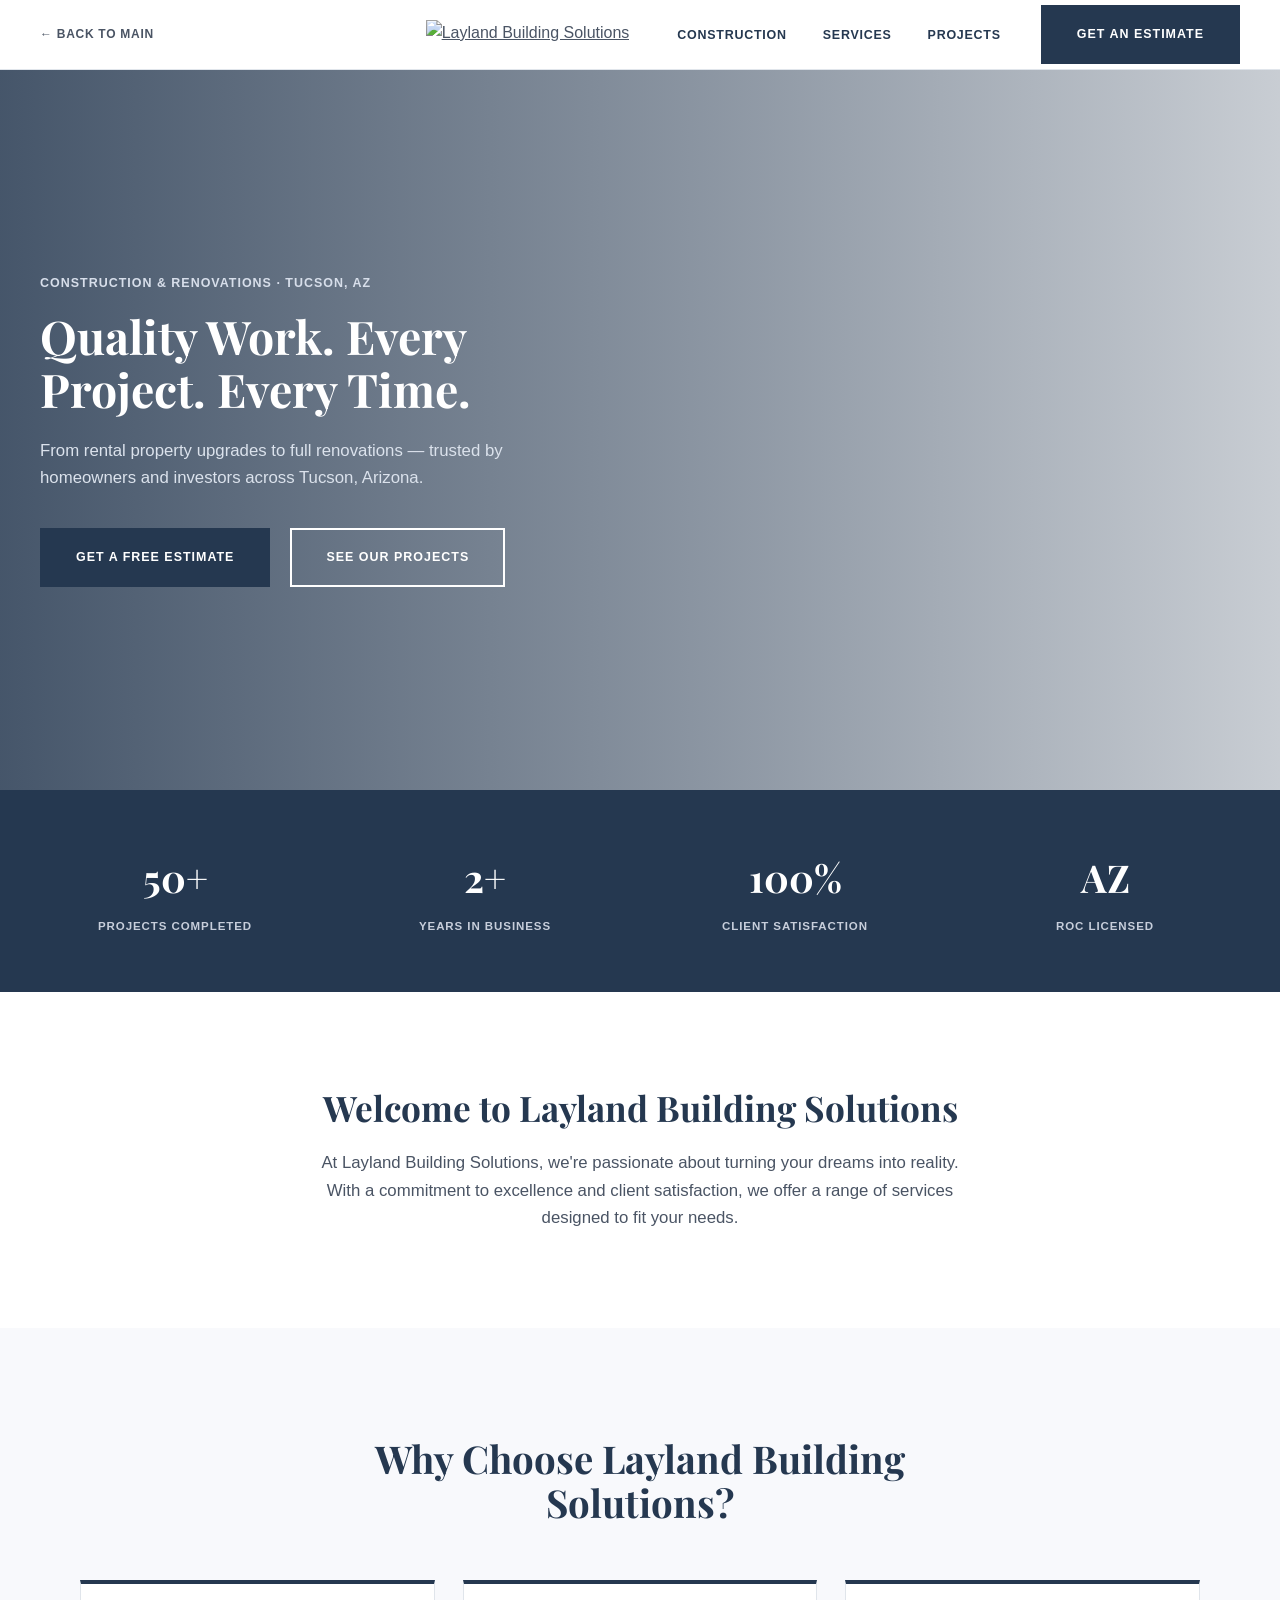
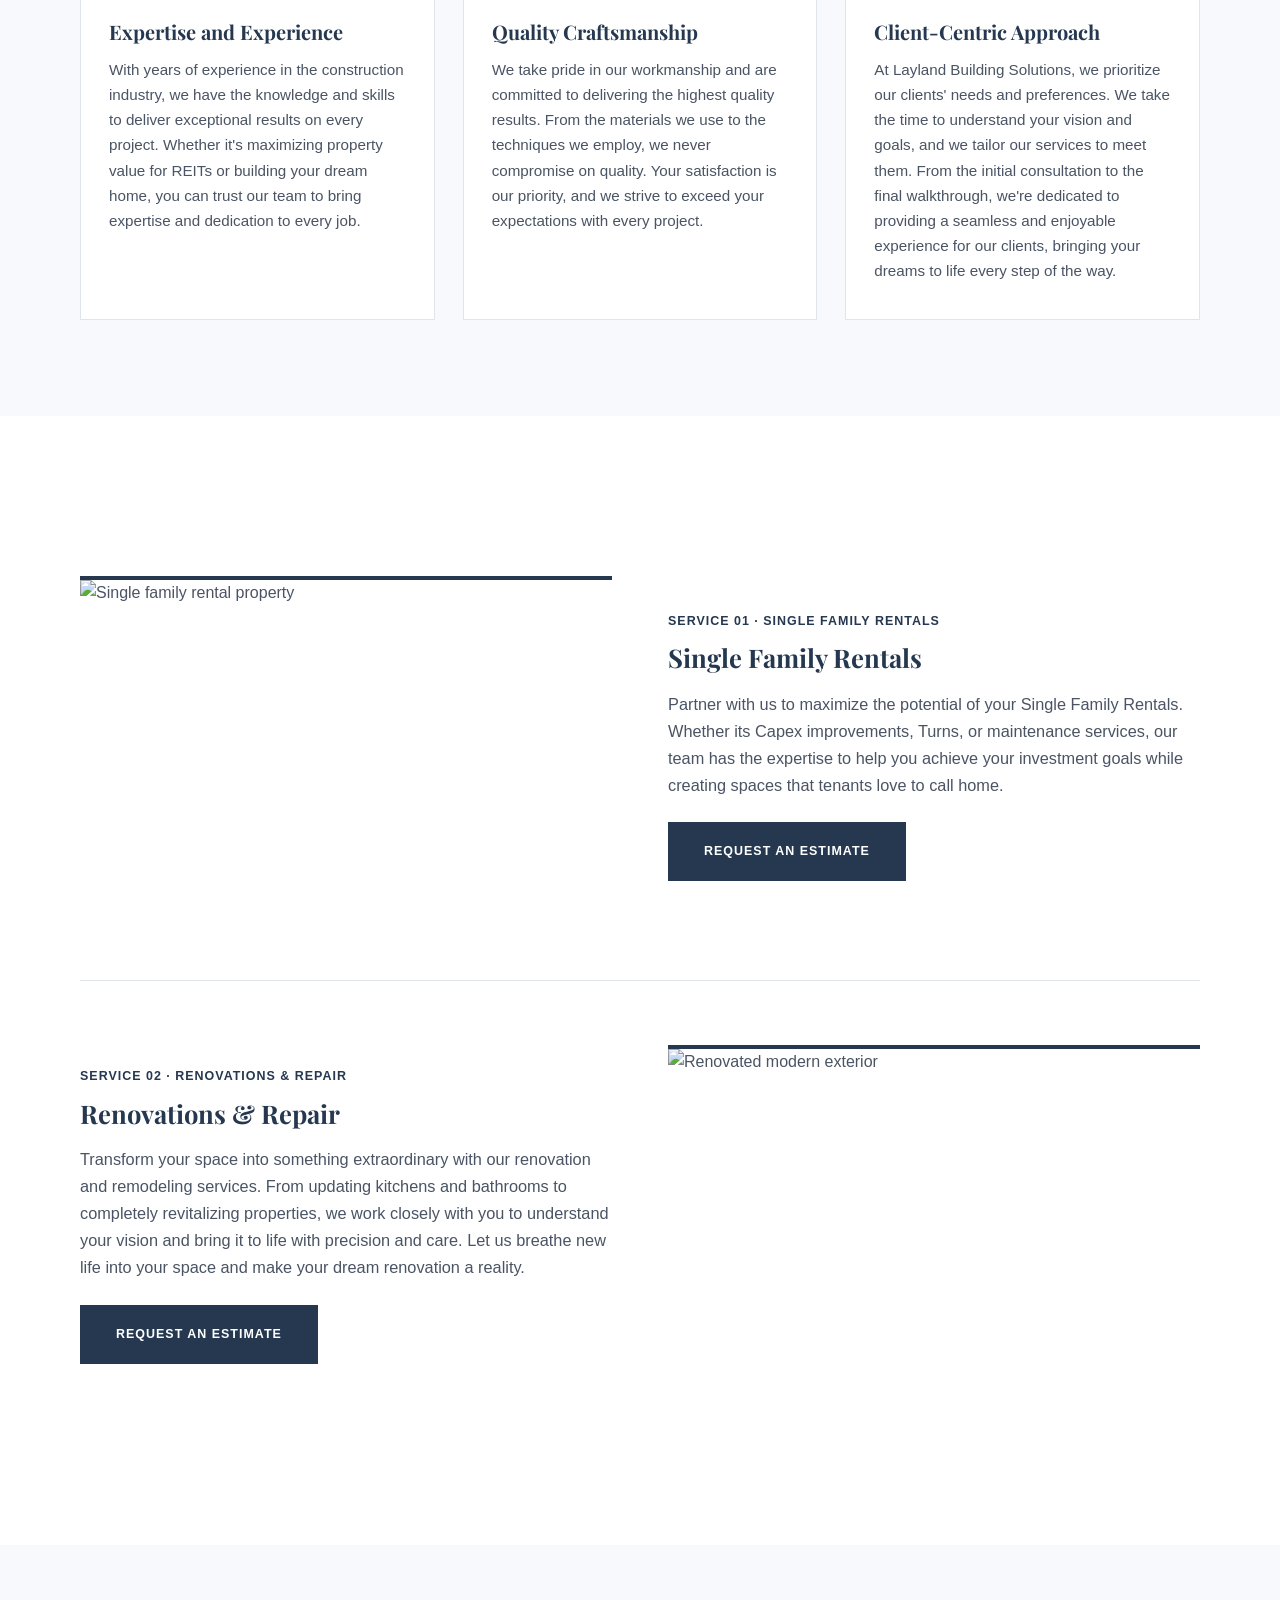
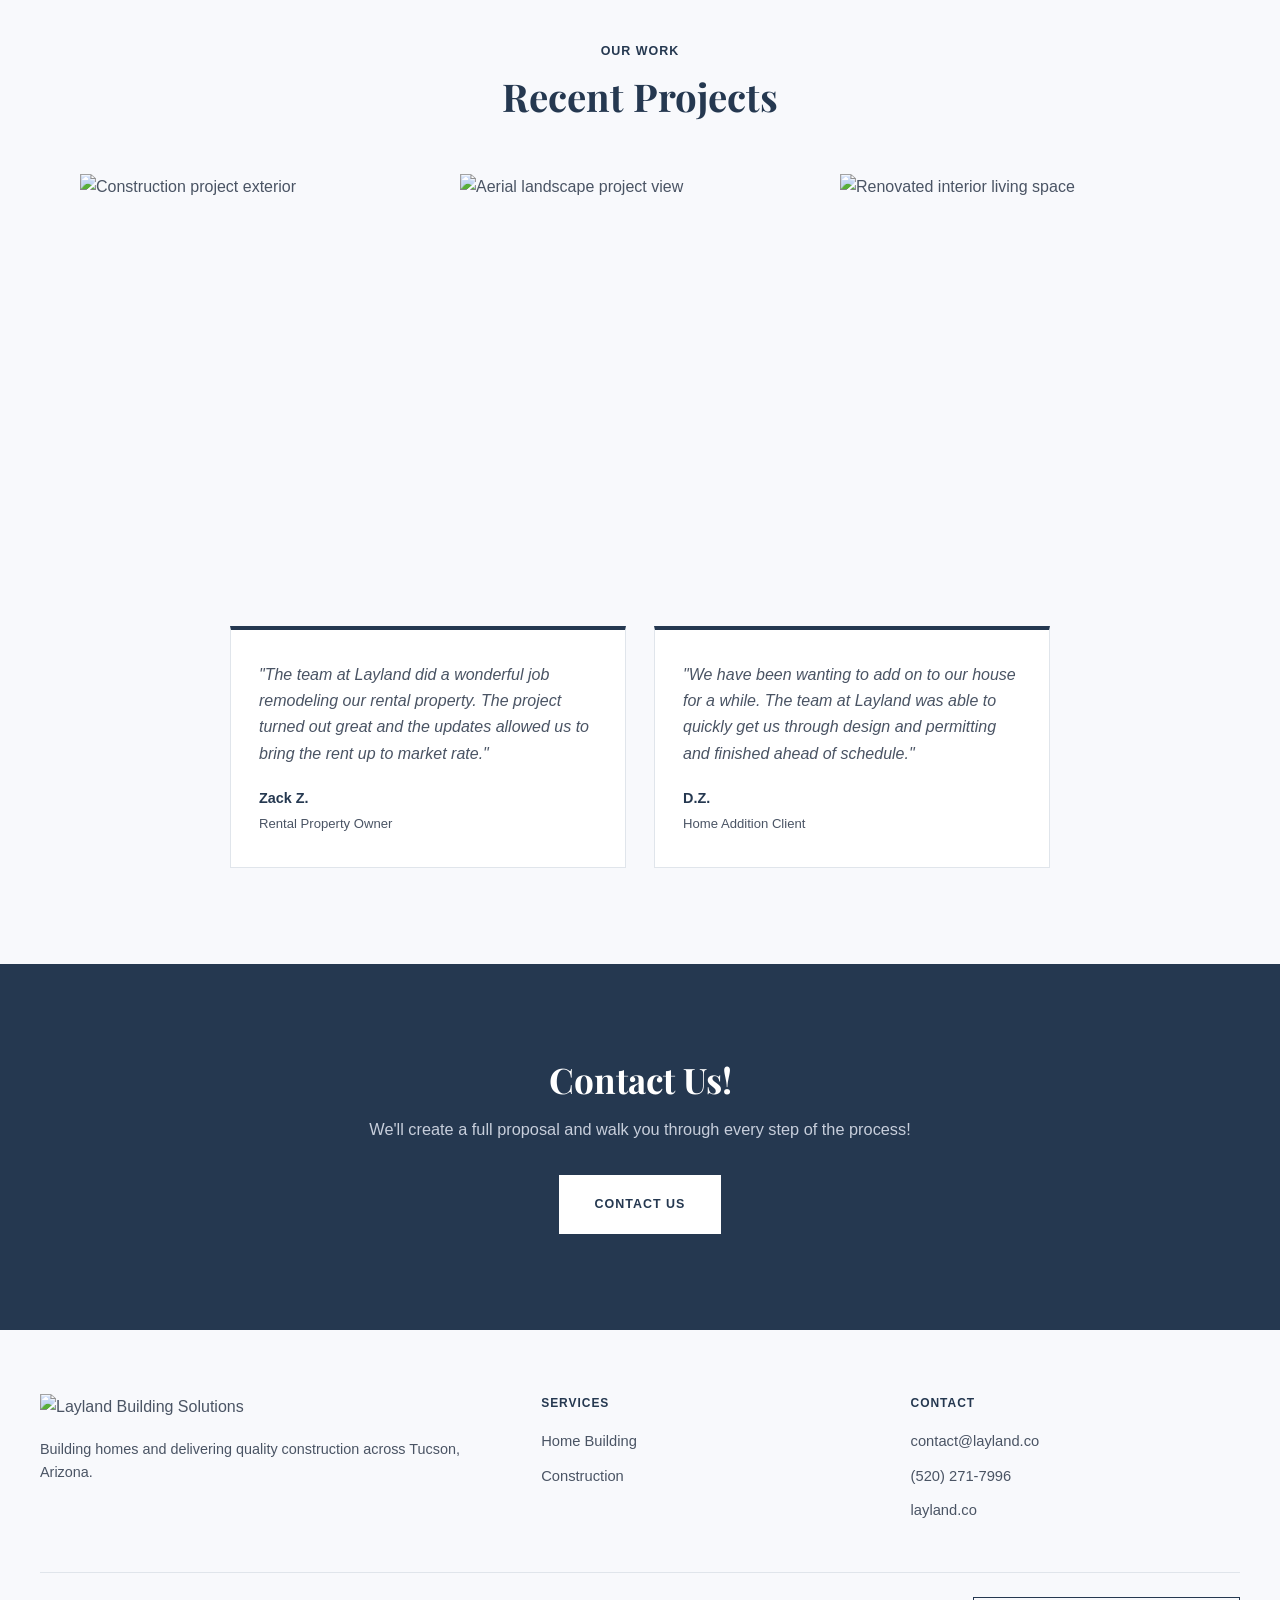
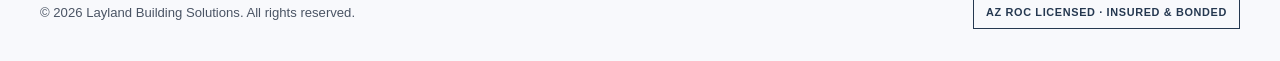
==== construction.html @ 13115db5 "Build production-ready 3-page site from approved Layland redesign Implements the Landing, Home Build" ====
<!DOCTYPE html>
<html lang="en">
<head>
<meta charset="UTF-8">
<meta name="viewport" content="width=device-width, initial-scale=1.0">
<title>Construction &amp; Renovations | Layland Building Solutions</title>
<meta name="description" content="Quality construction, renovation and rental upgrade services from Layland Building Solutions in Tucson, Arizona.">
<link rel="preconnect" href="https://fonts.googleapis.com">
<link rel="preconnect" href="https://fonts.gstatic.com" crossorigin>
<link href="https://fonts.googleapis.com/css2?family=Playfair+Display:wght@700&display=swap" rel="stylesheet">
<link rel="stylesheet" href="assets/css/styles.css">
<style>
  .hero {
    height: 80vh;
    min-height: 540px;
    position: relative;
    display: flex;
    align-items: center;
    background: url('https://images.squarespace-cdn.com/content/v1/65ea1efb8d228915103a3059/05fc54a4-546a-40b9-928a-ad51d5755725/004.JPG') center/cover no-repeat;
  }
  .hero::before {
    content: "";
    position: absolute; inset: 0;
    background: linear-gradient(90deg, rgba(37,56,80,.85) 0%, rgba(37,56,80,.5) 60%, rgba(37,56,80,.25) 100%);
  }
  .hero__inner { position: relative; z-index: 2; max-width: 620px; padding: 0 40px; }
  .hero .eyebrow { color: #d7deea; }
  .hero h1 { color: #fff; font-size: 2.9rem; margin-top: 16px; }
  .hero p.lead { color: #dbe2ec; font-size: 1.05rem; margin-top: 20px; }
  .hero .cta-row { margin-top: 36px; }

  .welcome { max-width: 720px; margin: 0 auto; text-align: center; }
  .welcome h2 { font-size: 2.2rem; }
  .welcome p { margin-top: 20px; font-size: 1.05rem; }

  .why-cards { display: grid; grid-template-columns: repeat(3,1fr); gap: 28px; margin-top: 48px; }
  @media (max-width: 900px) { .why-cards { grid-template-columns: 1fr; } }

  .service-block { display: flex; align-items: center; gap: 56px; padding: 64px 0; border-top: 1px solid var(--border); }
  .service-block:first-of-type { border-top: none; }
  .service-block.reverse { flex-direction: row-reverse; }
  .service-block img {
    height: 340px;
    width: 100%;
    object-fit: cover;
    border-top: 4px solid var(--navy);
    flex: 1 1 50%;
  }
  .service-block .text { flex: 1 1 50%; }
  .service-block .eyebrow { display: block; margin-bottom: 12px; }
  .service-block h3 { font-size: 1.6rem; }
  .service-block p { margin-top: 18px; font-size: 1.02rem; }
  .service-block .btn { margin-top: 24px; }
  @media (max-width: 900px) {
    .service-block, .service-block.reverse { flex-direction: column; gap: 28px; }
  }

  .gallery-grid { display: grid; grid-template-columns: repeat(3,1fr); gap: 20px; }
  .gallery-grid img { height: 260px; width: 100%; object-fit: cover; }
  @media (max-width: 900px) { .gallery-grid { grid-template-columns: 1fr; } }

  .cta-final { text-align: center; max-width: 640px; margin: 0 auto; }
  .cta-final h2 { color: #fff; font-size: 2.2rem; }
  .cta-final p { color: #c7cedb; margin-top: 16px; font-size: 1.02rem; }
  .cta-final .btn { margin-top: 32px; }
</style>
</head>
<body>

<nav class="nav">
  <a href="index.html" class="nav__back">← Back to Main</a>
  <button class="nav__toggle" aria-label="Toggle menu"><span></span><span></span><span></span></button>
  <div class="nav__center">
    <a href="index.html" class="nav__logo" style="margin-right:8px;">
      <img src="https://images.squarespace-cdn.com/content/v1/65ea1efb8d228915103a3059/bc109be7-ae37-4bec-8300-aac02ead7c05/Layland+Building+Solutions+-+Logo.png?format=300w" alt="Layland Building Solutions">
    </a>
    <ul class="nav__links">
      <li><a href="#top">Construction</a></li>
      <li><a href="#services">Services</a></li>
      <li><a href="#projects">Projects</a></li>
    </ul>
    <div class="nav__cta"><a href="#contact" class="btn btn--navy">Get an Estimate</a></div>
  </div>
</nav>

<header class="hero" id="top">
  <div class="hero__inner">
    <div class="eyebrow">Construction &amp; Renovations &middot; Tucson, AZ</div>
    <h1>Quality Work. Every Project. Every Time.</h1>
    <p class="lead">From rental property upgrades to full renovations — trusted by homeowners and investors across Tucson, Arizona.</p>
    <div class="cta-row">
      <a href="#contact" class="btn btn--navy">Get a Free Estimate</a>
      <a href="#projects" class="btn btn--outline-white">See Our Projects</a>
    </div>
  </div>
</header>

<div class="stats">
  <div><div class="stats__num">50+</div><div class="stats__label">Projects Completed</div></div>
  <div><div class="stats__num">2+</div><div class="stats__label">Years in Business</div></div>
  <div><div class="stats__num">100%</div><div class="stats__label">Client Satisfaction</div></div>
  <div><div class="stats__num">AZ</div><div class="stats__label">ROC Licensed</div></div>
</div>

<section class="section section--white">
  <div class="container welcome">
    <h2>Welcome to Layland Building Solutions</h2>
    <p>At Layland Building Solutions, we're passionate about turning your dreams into reality. With a commitment to excellence and client satisfaction, we offer a range of services designed to fit your needs.</p>
  </div>
</section>

<section class="section section--light">
  <div class="container">
    <div class="section-head center">
      <h2 style="color:var(--navy);">Why Choose Layland Building Solutions?</h2>
    </div>
    <div class="why-cards">
      <div class="card">
        <h3>Expertise and Experience</h3>
        <p>With years of experience in the construction industry, we have the knowledge and skills to deliver exceptional results on every project. Whether it's maximizing property value for REITs or building your dream home, you can trust our team to bring expertise and dedication to every job.</p>
      </div>
      <div class="card">
        <h3>Quality Craftsmanship</h3>
        <p>We take pride in our workmanship and are committed to delivering the highest quality results. From the materials we use to the techniques we employ, we never compromise on quality. Your satisfaction is our priority, and we strive to exceed your expectations with every project.</p>
      </div>
      <div class="card">
        <h3>Client-Centric Approach</h3>
        <p>At Layland Building Solutions, we prioritize our clients' needs and preferences. We take the time to understand your vision and goals, and we tailor our services to meet them. From the initial consultation to the final walkthrough, we're dedicated to providing a seamless and enjoyable experience for our clients, bringing your dreams to life every step of the way.</p>
      </div>
    </div>
  </div>
</section>

<section class="section section--white" id="services">
  <div class="container">
    <div class="service-block">
      <img src="https://images.squarespace-cdn.com/content/v1/65ea1efb8d228915103a3059/5101ba06-5d65-4830-a5dd-ea2453310ebc/002.jpg" alt="Single family rental property">
      <div class="text">
        <span class="eyebrow">Service 01 &middot; Single Family Rentals</span>
        <h3>Single Family Rentals</h3>
        <p>Partner with us to maximize the potential of your Single Family Rentals. Whether its Capex improvements, Turns, or maintenance services, our team has the expertise to help you achieve your investment goals while creating spaces that tenants love to call home.</p>
        <a href="#contact" class="btn btn--navy">Request an Estimate</a>
      </div>
    </div>
    <div class="service-block reverse">
      <img src="https://images.squarespace-cdn.com/content/v1/65ea1efb8d228915103a3059/b944880a-33a2-488b-ae69-221d8a5c6f74/023.JPG" alt="Renovated modern exterior">
      <div class="text">
        <span class="eyebrow">Service 02 &middot; Renovations &amp; Repair</span>
        <h3>Renovations &amp; Repair</h3>
        <p>Transform your space into something extraordinary with our renovation and remodeling services. From updating kitchens and bathrooms to completely revitalizing properties, we work closely with you to understand your vision and bring it to life with precision and care. Let us breathe new life into your space and make your dream renovation a reality.</p>
        <a href="#contact" class="btn btn--navy">Request an Estimate</a>
      </div>
    </div>
  </div>
</section>

<section class="section section--light" id="projects">
  <div class="container">
    <div class="section-head center">
      <div class="eyebrow">Our Work</div>
      <h2 style="color:var(--navy);">Recent Projects</h2>
    </div>
    <div class="gallery-grid">
      <img src="https://images.squarespace-cdn.com/content/v1/65ea1efb8d228915103a3059/03ea4a39-5a28-4a71-a14c-e03b038c4a99/058.JPG" alt="Construction project exterior">
      <img src="https://images.squarespace-cdn.com/content/v1/65ea1efb8d228915103a3059/30c192ef-13f0-4972-86da-733d8137b3c6/004+%282%29.png" alt="Aerial landscape project view">
      <img src="https://images.squarespace-cdn.com/content/v1/65ea1efb8d228915103a3059/f5a15521-4a01-4673-970a-e4c6e525d843/063.JPG" alt="Renovated interior living space">
    </div>
  </div>
</section>

<section class="section section--light">
  <div class="container">
    <div class="testi-grid" style="grid-template-columns:repeat(2,1fr); max-width:820px; margin:0 auto;">
      <div class="testi-card testi-card--light">
        <p class="quote">"The team at Layland did a wonderful job remodeling our rental property. The project turned out great and the updates allowed us to bring the rent up to market rate."</p>
        <div class="who">Zack Z.<span>Rental Property Owner</span></div>
      </div>
      <div class="testi-card testi-card--light">
        <p class="quote">"We have been wanting to add on to our house for a while. The team at Layland was able to quickly get us through design and permitting and finished ahead of schedule."</p>
        <div class="who">D.Z.<span>Home Addition Client</span></div>
      </div>
    </div>
  </div>
</section>

<section class="section section--navy" id="contact">
  <div class="container cta-final">
    <h2>Contact Us!</h2>
    <p>We'll create a full proposal and walk you through every step of the process!</p>
    <a href="mailto:contact@layland.co" class="btn btn--white">Contact Us</a>
  </div>
</section>

<footer class="footer">
  <div class="footer__grid">
    <div>
      <div class="footer__logo">
        <img src="https://images.squarespace-cdn.com/content/v1/65ea1efb8d228915103a3059/bc109be7-ae37-4bec-8300-aac02ead7c05/Layland+Building+Solutions+-+Logo.png?format=300w" alt="Layland Building Solutions">
      </div>
      <p style="font-size:0.9rem;">Building homes and delivering quality construction across Tucson, Arizona.</p>
    </div>
    <div>
      <h4>Services</h4>
      <ul>
        <li><a href="home-building.html">Home Building</a></li>
        <li><a href="construction.html">Construction</a></li>
      </ul>
    </div>
    <div>
      <h4>Contact</h4>
      <ul>
        <li><a href="mailto:contact@layland.co">contact@layland.co</a></li>
        <li><a href="tel:+15202717996">(520) 271-7996</a></li>
        <li><a href="https://layland.co">layland.co</a></li>
      </ul>
    </div>
  </div>
  <div class="footer__bottom">
    <span>&copy; <span id="year"></span> Layland Building Solutions. All rights reserved.</span>
    <span class="badge">AZ ROC Licensed &middot; Insured &amp; Bonded</span>
  </div>
</footer>

<script src="assets/js/main.js"></script>
<script>document.getElementById('year').textContent = new Date().getFullYear();</script>
</body>
</html>
---- assets/css/styles.css ----
/* =========================================================
   Layland Building Solutions — Shared Styles
   Brand: navy #253850 / white / light-gray #F8F9FC / body #4A5464
   ========================================================= */

:root {
  --navy: #253850;
  --navy-dark: #1a2940;
  --white: #FFFFFF;
  --light-gray: #F8F9FC;
  --body-text: #4A5464;
  --border: #e0e5eb;
}

* { box-sizing: border-box; }

html { scroll-behavior: smooth; }

body {
  margin: 0;
  font-family: 'Helvetica Neue', Arial, sans-serif;
  color: var(--body-text);
  line-height: 1.65;
  background: var(--white);
  -webkit-font-smoothing: antialiased;
}

img { max-width: 100%; display: block; }

h1, h2, h3 {
  font-family: 'Playfair Display', Georgia, serif;
  font-weight: 700;
  color: var(--navy);
  line-height: 1.15;
  margin: 0;
}

p { margin: 0; }

a { color: inherit; }

.container {
  max-width: 1200px;
  margin: 0 auto;
  padding: 0 40px;
}

.eyebrow {
  font-weight: 700;
  text-transform: uppercase;
  letter-spacing: 0.08em;
  font-size: 0.78rem;
  color: var(--navy);
}

.section--navy .eyebrow,
.section--navy .eyebrow-light { color: #9db0c9; }

.section { padding: 96px 0; }
.section--navy { background: var(--navy); }
.section--light { background: var(--light-gray); }
.section--white { background: var(--white); }

.section-head { max-width: 640px; margin: 0 0 56px; }
.section-head.center { margin-left: auto; margin-right: auto; text-align: center; }
.section-head h2 { font-size: 2.4rem; margin-top: 12px; }
.section-head p { margin-top: 16px; font-size: 1.05rem; }
.section--navy .section-head h2 { color: #fff; }
.section--navy .section-head p { color: #c7cedb; }

/* Buttons */
.btn {
  display: inline-block;
  font-weight: 700;
  text-transform: uppercase;
  letter-spacing: 0.08em;
  font-size: 0.78rem;
  padding: 17px 34px;
  border-radius: 0;
  text-decoration: none;
  border: 2px solid transparent;
  cursor: pointer;
  transition: background-color .2s ease, color .2s ease, border-color .2s ease;
}
.btn--navy { background: var(--navy); color: #fff; border-color: var(--navy); }
.btn--navy:hover { background: var(--navy-dark); border-color: var(--navy-dark); }
.btn--white { background: #fff; color: var(--navy); border-color: #fff; }
.btn--white:hover { background: var(--light-gray); }
.btn--outline-white { background: transparent; color: #fff; border-color: #fff; }
.btn--outline-white:hover { background: #fff; color: var(--navy); }
.btn--outline-navy { background: transparent; color: var(--navy); border-color: var(--navy); }
.btn--outline-navy:hover { background: var(--navy); color: #fff; }

/* =========== Nav =========== */
.nav {
  position: sticky;
  top: 0;
  z-index: 200;
  height: 70px;
  background: #fff;
  border-bottom: 1px solid var(--border);
  display: flex;
  align-items: center;
  justify-content: space-between;
  padding: 0 40px;
}
.nav__logo img { height: 30px; }
.nav__back {
  display: flex;
  align-items: center;
  gap: 8px;
  font-weight: 700;
  text-transform: uppercase;
  letter-spacing: 0.06em;
  font-size: 0.75rem;
  color: var(--body-text);
  text-decoration: none;
}
.nav__center { display: flex; align-items: center; gap: 40px; }
.nav__links {
  display: flex;
  align-items: center;
  gap: 36px;
  list-style: none;
  margin: 0;
  padding: 0;
}
.nav__links a {
  color: var(--navy);
  text-decoration: none;
  font-weight: 700;
  text-transform: uppercase;
  letter-spacing: 0.06em;
  font-size: 0.78rem;
}
.nav__links a:hover { color: var(--navy-dark); }
.nav__cta { flex-shrink: 0; }
.nav__toggle {
  display: none;
  flex-direction: column;
  gap: 5px;
  background: none;
  border: none;
  cursor: pointer;
  padding: 8px;
}
.nav__toggle span { width: 24px; height: 2px; background: var(--navy); }

@media (max-width: 900px) {
  .nav { padding: 0 20px; }
  .nav__toggle { display: flex; }
  .nav__center {
    position: fixed;
    top: 70px; left: 0; right: 0;
    background: #fff;
    flex-direction: column;
    align-items: flex-start;
    gap: 0;
    border-bottom: 1px solid var(--border);
    max-height: 0;
    overflow: hidden;
    transition: max-height .25s ease;
  }
  .nav__center.open { max-height: 400px; }
  .nav__links {
    flex-direction: column;
    align-items: flex-start;
    width: 100%;
    gap: 0;
  }
  .nav__links a {
    width: 100%;
    padding: 16px 20px;
    border-bottom: 1px solid var(--border);
  }
  .nav__cta { padding: 20px; width: 100%; }
  .nav__cta .btn { display: block; text-align: center; width: 100%; }
}

/* =========== Stats bar =========== */
.stats {
  background: var(--navy);
  display: grid;
  grid-template-columns: repeat(4, 1fr);
  text-align: center;
  padding: 56px 20px;
}
.stats__num {
  font-family: 'Playfair Display', Georgia, serif;
  font-size: 2.4rem;
  font-weight: 700;
  color: #fff;
}
.stats__label {
  color: #c7cedb;
  text-transform: uppercase;
  letter-spacing: 0.08em;
  font-size: 0.72rem;
  font-weight: 700;
  margin-top: 8px;
}
@media (max-width: 700px) {
  .stats { grid-template-columns: repeat(2, 1fr); row-gap: 32px; }
}

/* =========== Cards =========== */
.card-grid {
  display: grid;
  grid-template-columns: repeat(3, 1fr);
  gap: 32px;
}
.card {
  background: #fff;
  border: 1px solid var(--border);
  border-top: 4px solid var(--navy);
  padding: 36px 28px;
}
.card h3 { font-size: 1.25rem; margin-bottom: 14px; }
.card p { font-size: 0.95rem; }

@media (max-width: 900px) {
  .card-grid { grid-template-columns: 1fr; }
}

/* =========== Footer =========== */
.footer { background: var(--light-gray); padding: 64px 40px 32px; }
.footer__grid {
  display: grid;
  grid-template-columns: 1.4fr 1fr 1fr;
  gap: 40px;
  max-width: 1200px;
  margin: 0 auto;
}
.footer__logo img { height: 28px; margin-bottom: 16px; }
.footer h4 {
  text-transform: uppercase;
  letter-spacing: 0.08em;
  font-size: 0.75rem;
  color: var(--navy);
  font-weight: 700;
  margin: 0 0 16px;
}
.footer ul { list-style: none; margin: 0; padding: 0; }
.footer li { margin-bottom: 10px; font-size: 0.92rem; }
.footer a { text-decoration: none; color: var(--body-text); }
.footer a:hover { color: var(--navy); }
.footer__bottom {
  max-width: 1200px;
  margin: 40px auto 0;
  padding-top: 24px;
  border-top: 1px solid var(--border);
  display: flex;
  align-items: center;
  justify-content: space-between;
  flex-wrap: wrap;
  gap: 12px;
  font-size: 0.82rem;
}
.badge {
  border: 1px solid var(--navy);
  color: var(--navy);
  font-weight: 700;
  text-transform: uppercase;
  letter-spacing: 0.06em;
  font-size: 0.68rem;
  padding: 6px 12px;
}
@media (max-width: 900px) {
  .footer__grid { grid-template-columns: 1fr; gap: 32px; }
}

/* =========== Testimonials =========== */
.testi-grid {
  display: grid;
  grid-template-columns: repeat(3, 1fr);
  gap: 28px;
}
.testi-card {
  padding: 32px 28px;
  background: rgba(255,255,255,0.06);
  border: 1px solid rgba(255,255,255,0.15);
}
.testi-card p.quote { color: #dbe2ec; font-size: 1rem; font-style: italic; }
.testi-card .who { margin-top: 20px; color: #fff; font-weight: 700; font-size: 0.9rem; }
.testi-card .who span { display: block; color: #9db0c9; font-weight: 400; font-size: 0.82rem; margin-top: 2px; }

.testi-card--light {
  background: #fff;
  border: 1px solid var(--border);
  border-top: 4px solid var(--navy);
}
.testi-card--light p.quote { color: var(--body-text); }
.testi-card--light .who { color: var(--navy); }
.testi-card--light .who span { color: var(--body-text); }

@media (max-width: 900px) {
  .testi-grid { grid-template-columns: 1fr; }
}

/* =========== Utility =========== */
.grid-2 { display: grid; grid-template-columns: 1fr 1fr; gap: 56px; align-items: center; }
@media (max-width: 900px) {
  .grid-2 { grid-template-columns: 1fr; gap: 32px; }
}
.cta-row { display: flex; gap: 20px; flex-wrap: wrap; }

@media (max-width: 600px) {
  .container { padding: 0 20px; }
  .section { padding: 64px 0; }
  .section-head h2 { font-size: 1.8rem; }
}
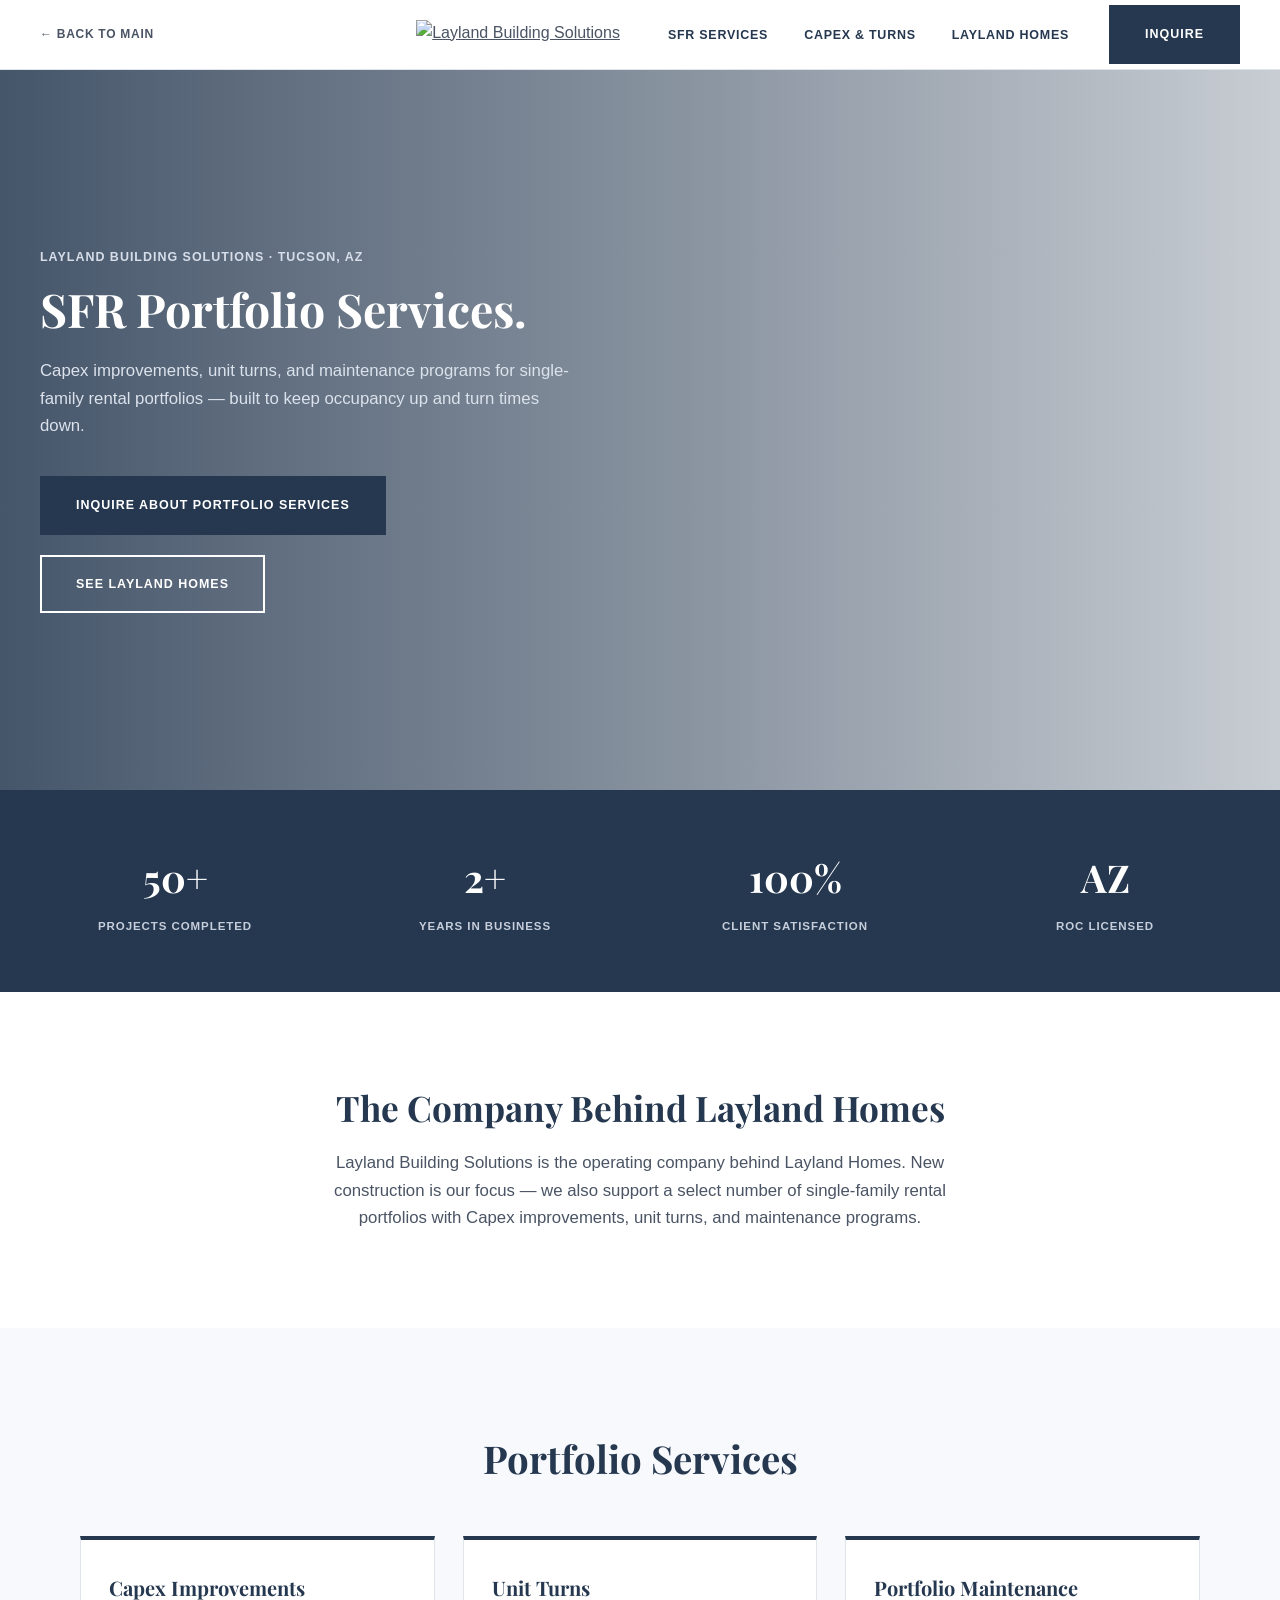
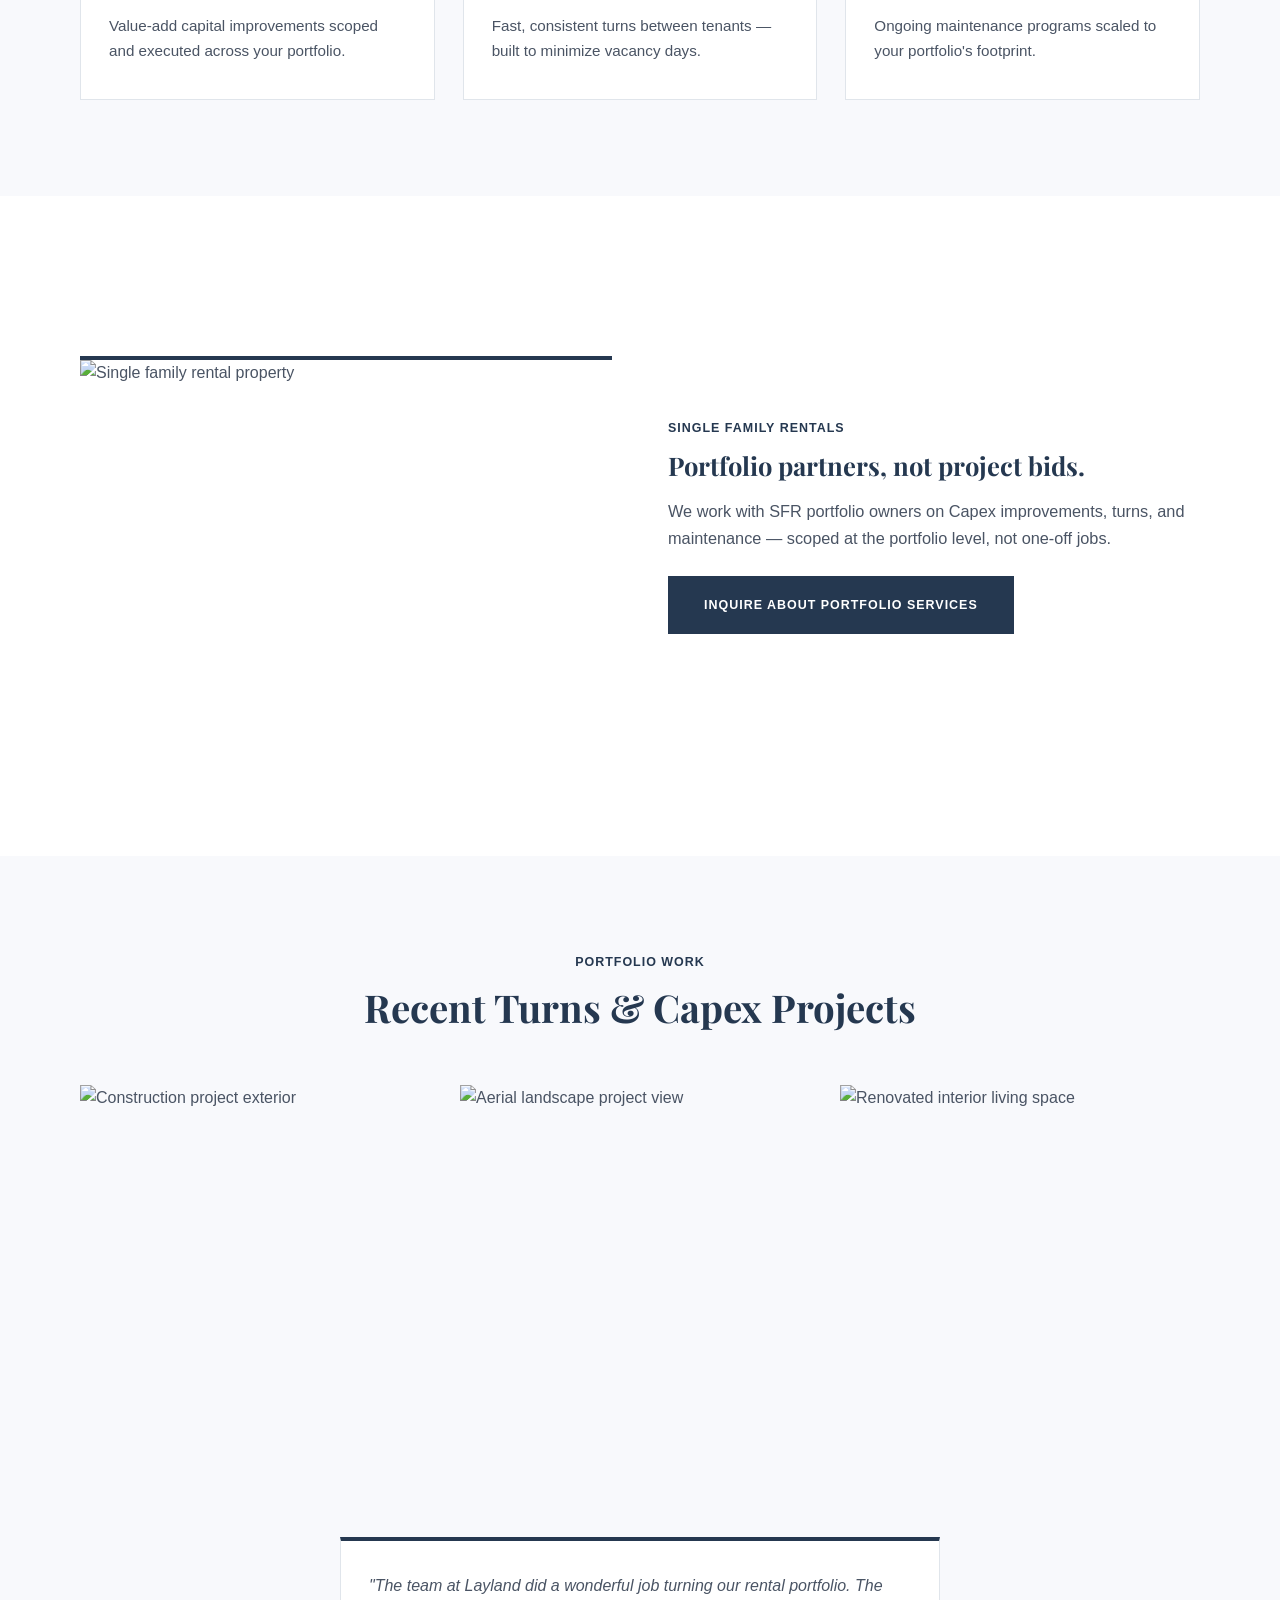
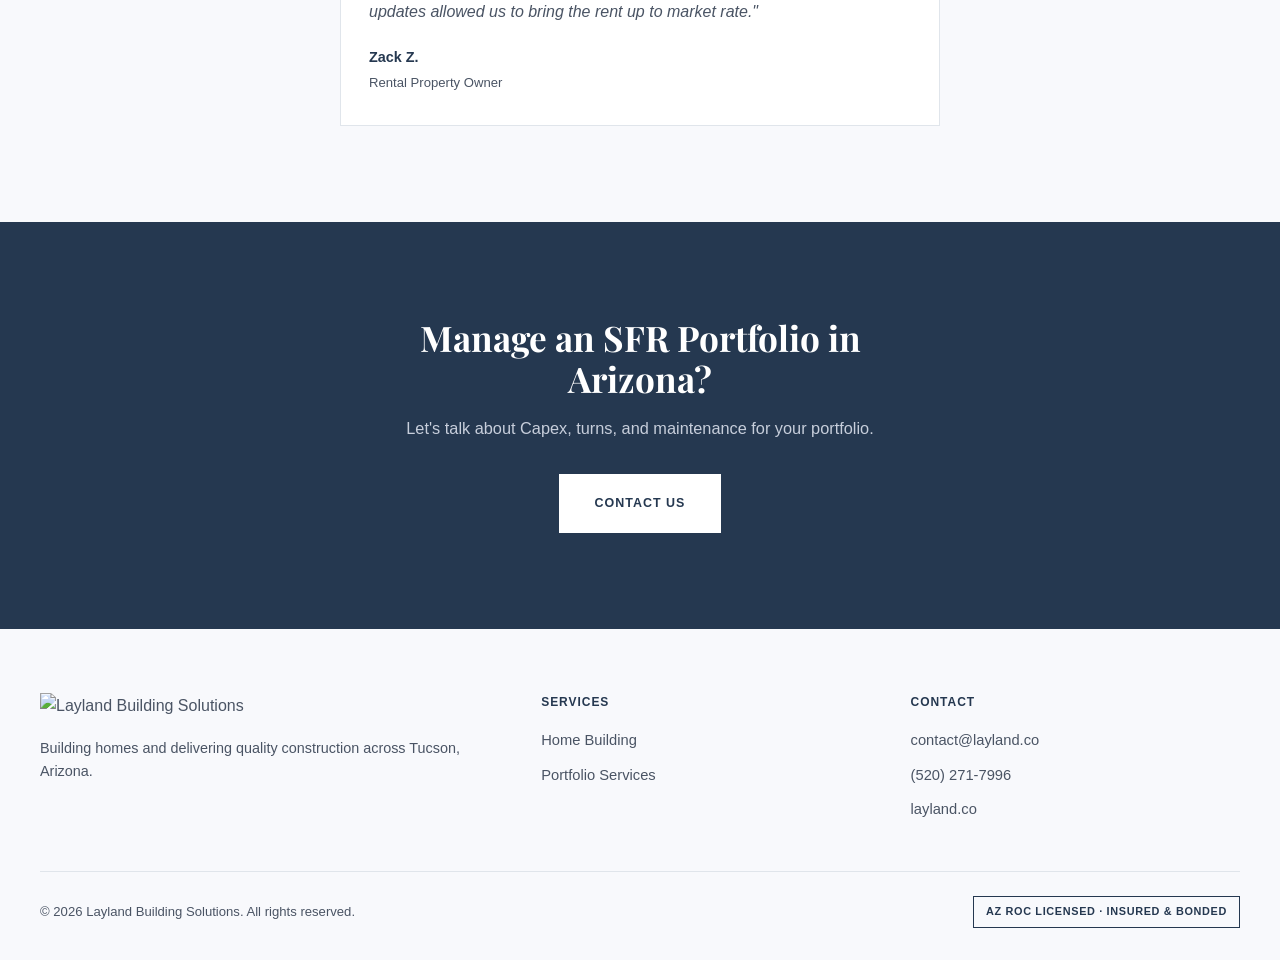
==== commit c871321b: "Reposition site around selling new construction, per Andrew's feedback Major messaging pivot based o" ====
--- a/construction.html
+++ b/construction.html
@@ -3,8 +3,8 @@
 <head>
 <meta charset="UTF-8">
 <meta name="viewport" content="width=device-width, initial-scale=1.0">
-<title>Construction &amp; Renovations | Layland Building Solutions</title>
-<meta name="description" content="Quality construction, renovation and rental upgrade services from Layland Building Solutions in Tucson, Arizona.">
+<title>SFR Portfolio Services | Layland Building Solutions</title>
+<meta name="description" content="Capex improvements, unit turns, and maintenance programs for single-family rental portfolios — Layland Building Solutions, Tucson, Arizona.">
 <link rel="preconnect" href="https://fonts.googleapis.com">
 <link rel="preconnect" href="https://fonts.gstatic.com" crossorigin>
 <link href="https://fonts.googleapis.com/css2?family=Playfair+Display:wght@700&display=swap" rel="stylesheet">
@@ -75,22 +75,22 @@
       <img src="https://images.squarespace-cdn.com/content/v1/65ea1efb8d228915103a3059/bc109be7-ae37-4bec-8300-aac02ead7c05/Layland+Building+Solutions+-+Logo.png?format=300w" alt="Layland Building Solutions">
     </a>
     <ul class="nav__links">
-      <li><a href="#top">Construction</a></li>
-      <li><a href="#services">Services</a></li>
-      <li><a href="#projects">Projects</a></li>
+      <li><a href="#top">SFR Services</a></li>
+      <li><a href="#services">Capex &amp; Turns</a></li>
+      <li><a href="home-building.html">Layland Homes</a></li>
     </ul>
-    <div class="nav__cta"><a href="#contact" class="btn btn--navy">Get an Estimate</a></div>
+    <div class="nav__cta"><a href="#contact" class="btn btn--navy">Inquire</a></div>
   </div>
 </nav>
 
 <header class="hero" id="top">
   <div class="hero__inner">
-    <div class="eyebrow">Construction &amp; Renovations &middot; Tucson, AZ</div>
-    <h1>Quality Work. Every Project. Every Time.</h1>
-    <p class="lead">From rental property upgrades to full renovations — trusted by homeowners and investors across Tucson, Arizona.</p>
+    <div class="eyebrow">Layland Building Solutions &middot; Tucson, AZ</div>
+    <h1>SFR Portfolio Services.</h1>
+    <p class="lead">Capex improvements, unit turns, and maintenance programs for single-family rental portfolios — built to keep occupancy up and turn times down.</p>
     <div class="cta-row">
-      <a href="#contact" class="btn btn--navy">Get a Free Estimate</a>
-      <a href="#projects" class="btn btn--outline-white">See Our Projects</a>
+      <a href="#contact" class="btn btn--navy">Inquire About Portfolio Services</a>
+      <a href="home-building.html" class="btn btn--outline-white">See Layland Homes</a>
     </div>
   </div>
 </header>
@@ -104,28 +104,28 @@
 
 <section class="section section--white">
   <div class="container welcome">
-    <h2>Welcome to Layland Building Solutions</h2>
-    <p>At Layland Building Solutions, we're passionate about turning your dreams into reality. With a commitment to excellence and client satisfaction, we offer a range of services designed to fit your needs.</p>
+    <h2>The Company Behind Layland Homes</h2>
+    <p>Layland Building Solutions is the operating company behind Layland Homes. New construction is our focus — we also support a select number of single-family rental portfolios with Capex improvements, unit turns, and maintenance programs.</p>
   </div>
 </section>
 
 <section class="section section--light">
   <div class="container">
     <div class="section-head center">
-      <h2 style="color:var(--navy);">Why Choose Layland Building Solutions?</h2>
+      <h2 style="color:var(--navy);">Portfolio Services</h2>
     </div>
     <div class="why-cards">
       <div class="card">
-        <h3>Expertise and Experience</h3>
-        <p>With years of experience in the construction industry, we have the knowledge and skills to deliver exceptional results on every project. Whether it's maximizing property value for REITs or building your dream home, you can trust our team to bring expertise and dedication to every job.</p>
+        <h3>Capex Improvements</h3>
+        <p>Value-add capital improvements scoped and executed across your portfolio.</p>
       </div>
       <div class="card">
-        <h3>Quality Craftsmanship</h3>
-        <p>We take pride in our workmanship and are committed to delivering the highest quality results. From the materials we use to the techniques we employ, we never compromise on quality. Your satisfaction is our priority, and we strive to exceed your expectations with every project.</p>
+        <h3>Unit Turns</h3>
+        <p>Fast, consistent turns between tenants — built to minimize vacancy days.</p>
       </div>
       <div class="card">
-        <h3>Client-Centric Approach</h3>
-        <p>At Layland Building Solutions, we prioritize our clients' needs and preferences. We take the time to understand your vision and goals, and we tailor our services to meet them. From the initial consultation to the final walkthrough, we're dedicated to providing a seamless and enjoyable experience for our clients, bringing your dreams to life every step of the way.</p>
+        <h3>Portfolio Maintenance</h3>
+        <p>Ongoing maintenance programs scaled to your portfolio's footprint.</p>
       </div>
     </div>
   </div>
@@ -136,19 +136,10 @@
     <div class="service-block">
       <img src="https://images.squarespace-cdn.com/content/v1/65ea1efb8d228915103a3059/5101ba06-5d65-4830-a5dd-ea2453310ebc/002.jpg" alt="Single family rental property">
       <div class="text">
-        <span class="eyebrow">Service 01 &middot; Single Family Rentals</span>
-        <h3>Single Family Rentals</h3>
-        <p>Partner with us to maximize the potential of your Single Family Rentals. Whether its Capex improvements, Turns, or maintenance services, our team has the expertise to help you achieve your investment goals while creating spaces that tenants love to call home.</p>
-        <a href="#contact" class="btn btn--navy">Request an Estimate</a>
-      </div>
-    </div>
-    <div class="service-block reverse">
-      <img src="https://images.squarespace-cdn.com/content/v1/65ea1efb8d228915103a3059/b944880a-33a2-488b-ae69-221d8a5c6f74/023.JPG" alt="Renovated modern exterior">
-      <div class="text">
-        <span class="eyebrow">Service 02 &middot; Renovations &amp; Repair</span>
-        <h3>Renovations &amp; Repair</h3>
-        <p>Transform your space into something extraordinary with our renovation and remodeling services. From updating kitchens and bathrooms to completely revitalizing properties, we work closely with you to understand your vision and bring it to life with precision and care. Let us breathe new life into your space and make your dream renovation a reality.</p>
-        <a href="#contact" class="btn btn--navy">Request an Estimate</a>
+        <span class="eyebrow">Single Family Rentals</span>
+        <h3>Portfolio partners, not project bids.</h3>
+        <p>We work with SFR portfolio owners on Capex improvements, turns, and maintenance — scoped at the portfolio level, not one-off jobs.</p>
+        <a href="#contact" class="btn btn--navy">Inquire About Portfolio Services</a>
       </div>
     </div>
   </div>
@@ -157,8 +148,8 @@
 <section class="section section--light" id="projects">
   <div class="container">
     <div class="section-head center">
-      <div class="eyebrow">Our Work</div>
-      <h2 style="color:var(--navy);">Recent Projects</h2>
+      <div class="eyebrow">Portfolio Work</div>
+      <h2 style="color:var(--navy);">Recent Turns &amp; Capex Projects</h2>
     </div>
     <div class="gallery-grid">
       <img src="https://images.squarespace-cdn.com/content/v1/65ea1efb8d228915103a3059/03ea4a39-5a28-4a71-a14c-e03b038c4a99/058.JPG" alt="Construction project exterior">
@@ -170,14 +161,10 @@
 
 <section class="section section--light">
   <div class="container">
-    <div class="testi-grid" style="grid-template-columns:repeat(2,1fr); max-width:820px; margin:0 auto;">
+    <div class="testi-grid" style="grid-template-columns:1fr; max-width:600px; margin:0 auto;">
       <div class="testi-card testi-card--light">
-        <p class="quote">"The team at Layland did a wonderful job remodeling our rental property. The project turned out great and the updates allowed us to bring the rent up to market rate."</p>
+        <p class="quote">"The team at Layland did a wonderful job turning our rental portfolio. The updates allowed us to bring the rent up to market rate."</p>
         <div class="who">Zack Z.<span>Rental Property Owner</span></div>
-      </div>
-      <div class="testi-card testi-card--light">
-        <p class="quote">"We have been wanting to add on to our house for a while. The team at Layland was able to quickly get us through design and permitting and finished ahead of schedule."</p>
-        <div class="who">D.Z.<span>Home Addition Client</span></div>
       </div>
     </div>
   </div>
@@ -185,9 +172,9 @@
 
 <section class="section section--navy" id="contact">
   <div class="container cta-final">
-    <h2>Contact Us!</h2>
-    <p>We'll create a full proposal and walk you through every step of the process!</p>
-    <a href="mailto:contact@layland.co" class="btn btn--white">Contact Us</a>
+    <h2>Manage an SFR Portfolio in Arizona?</h2>
+    <p>Let's talk about Capex, turns, and maintenance for your portfolio.</p>
+    <a href="mailto:contact@layland.co?subject=SFR%20Portfolio%20Services%20Inquiry" class="btn btn--white">Contact Us</a>
   </div>
 </section>
 
@@ -203,7 +190,7 @@
       <h4>Services</h4>
       <ul>
         <li><a href="home-building.html">Home Building</a></li>
-        <li><a href="construction.html">Construction</a></li>
+        <li><a href="construction.html">Portfolio Services</a></li>
       </ul>
     </div>
     <div>
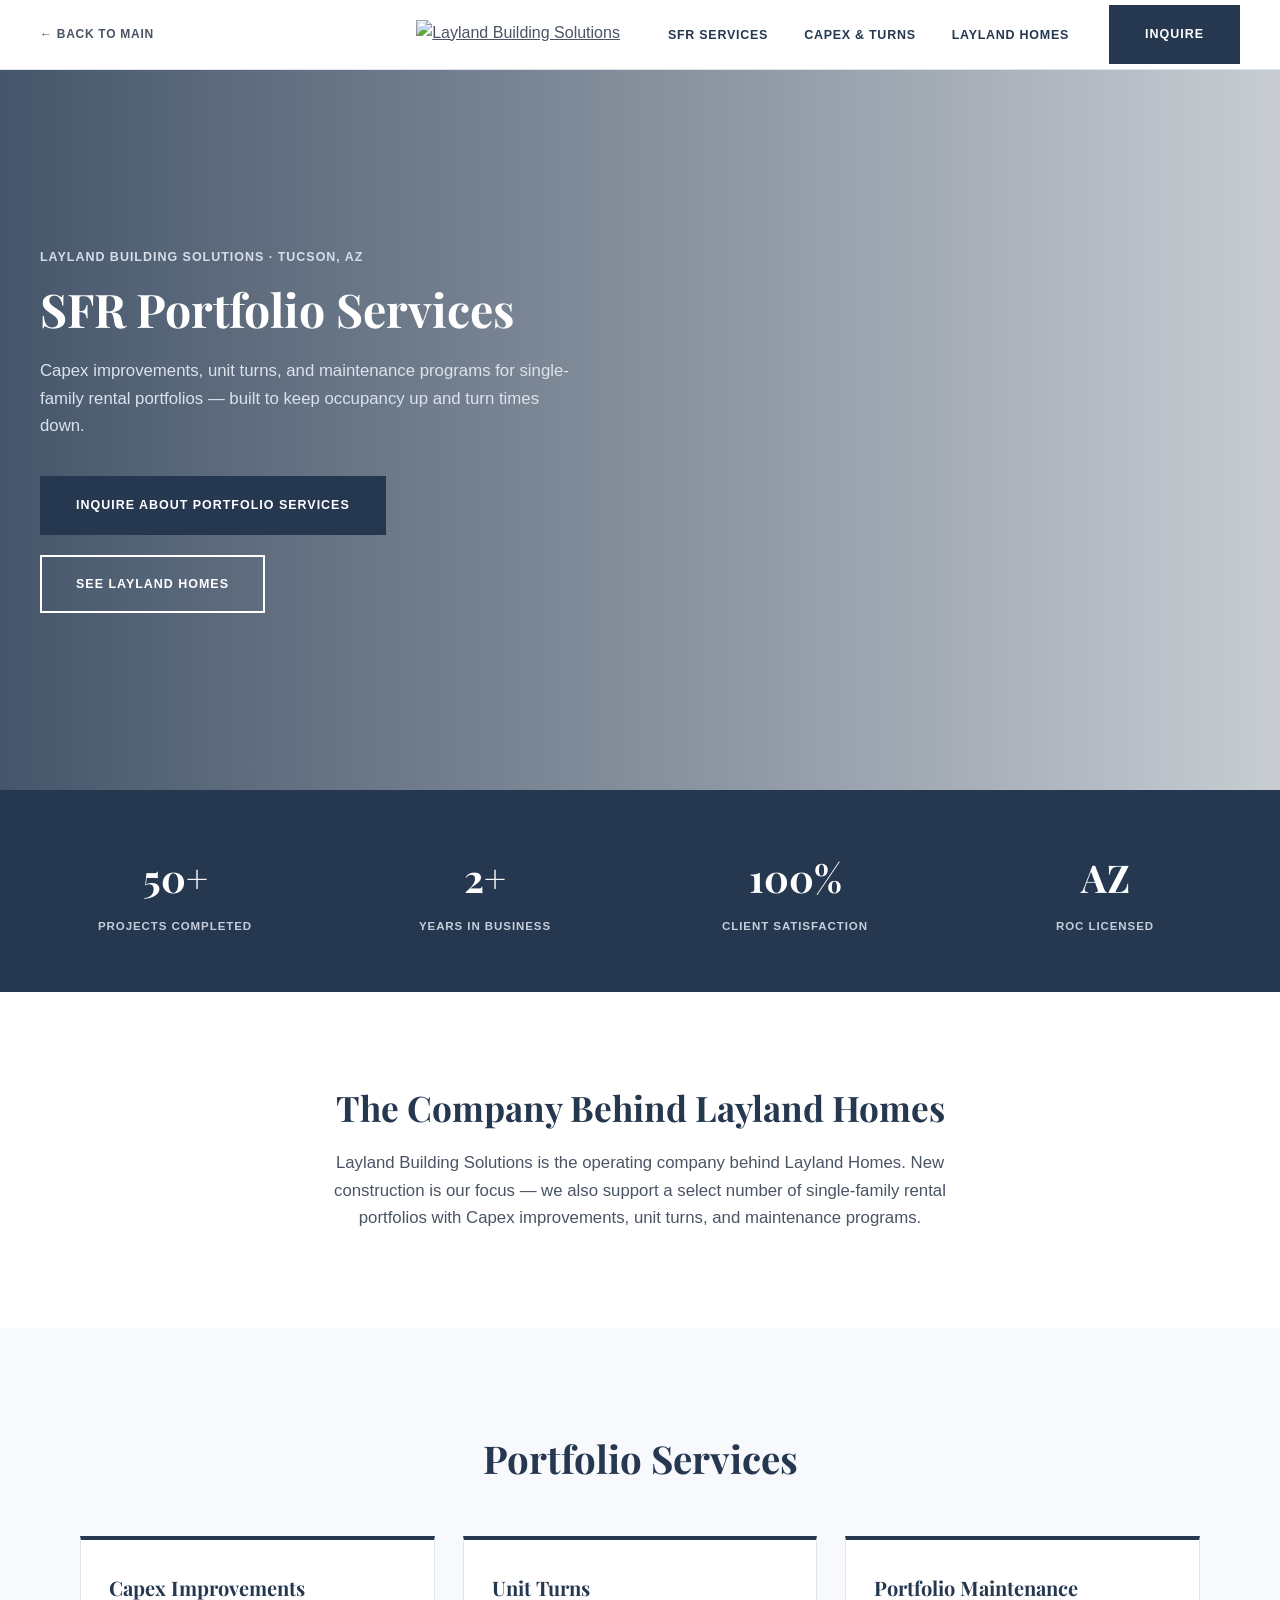
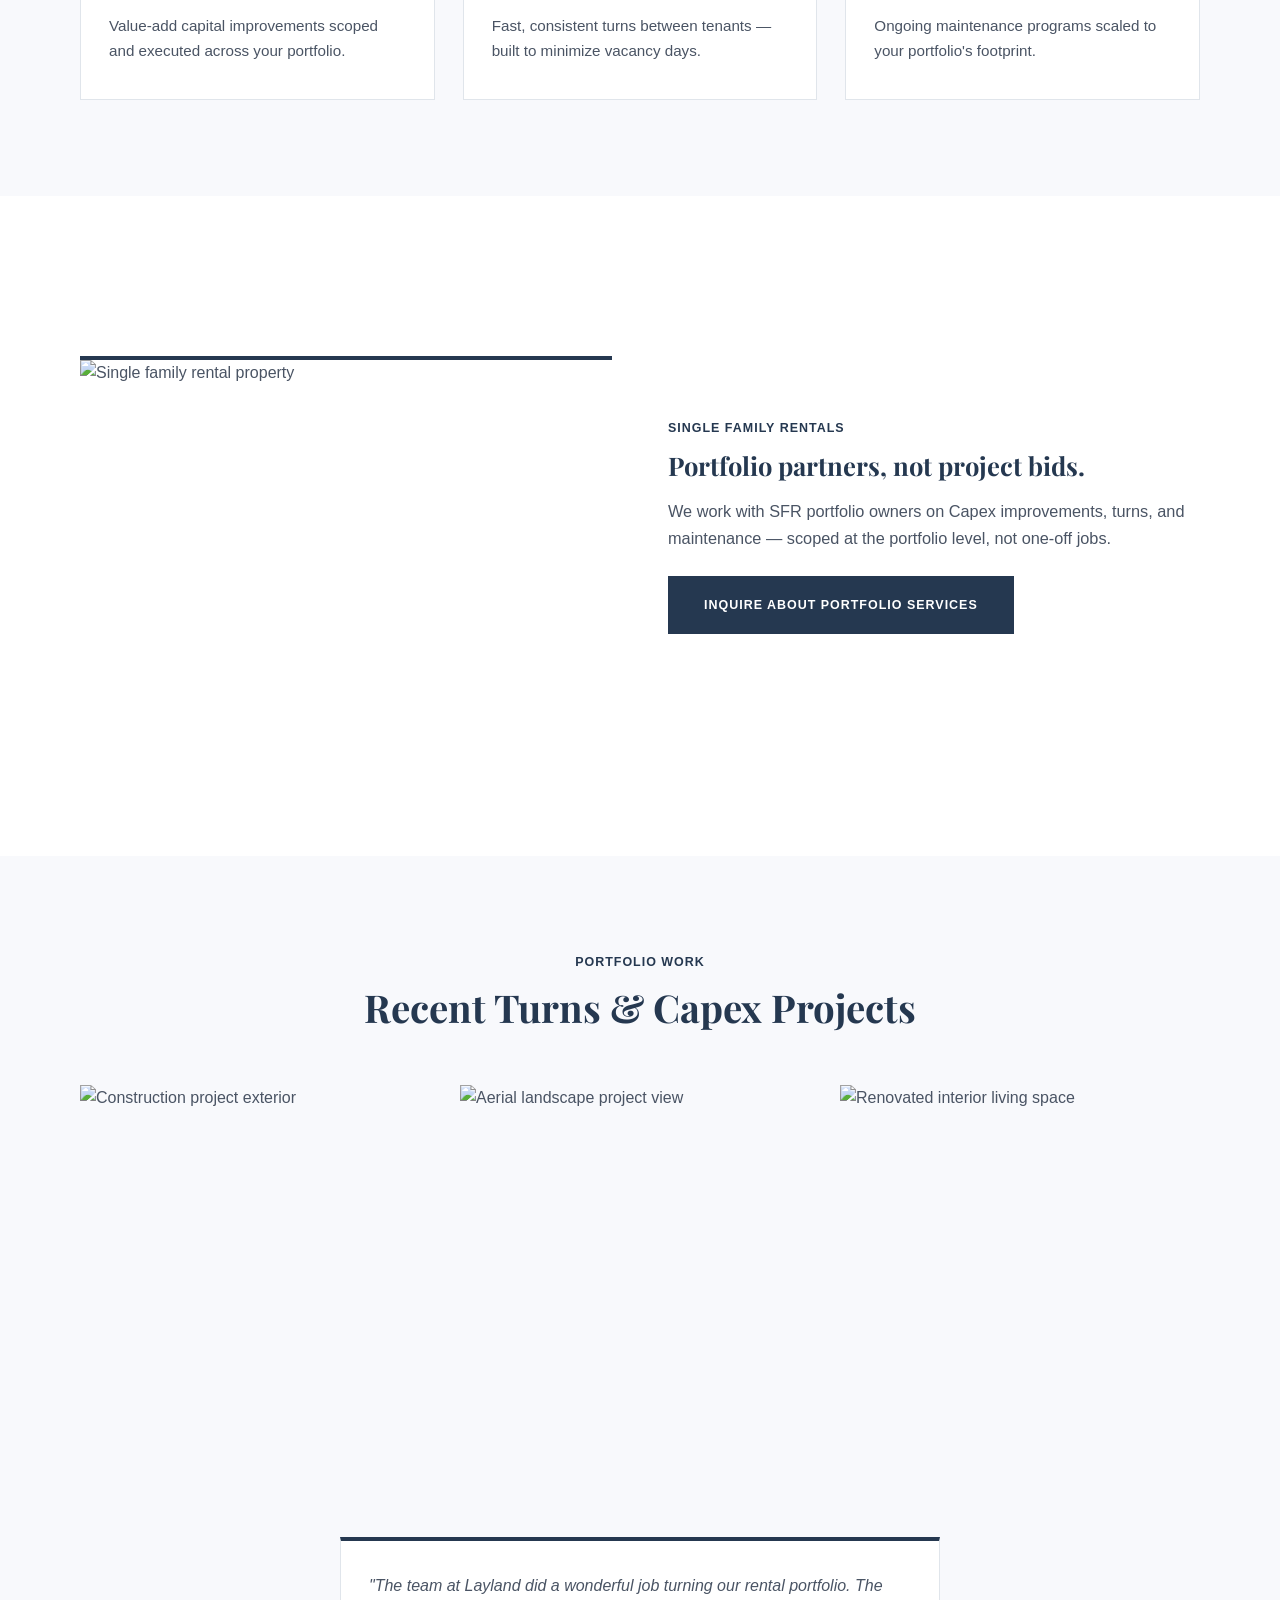
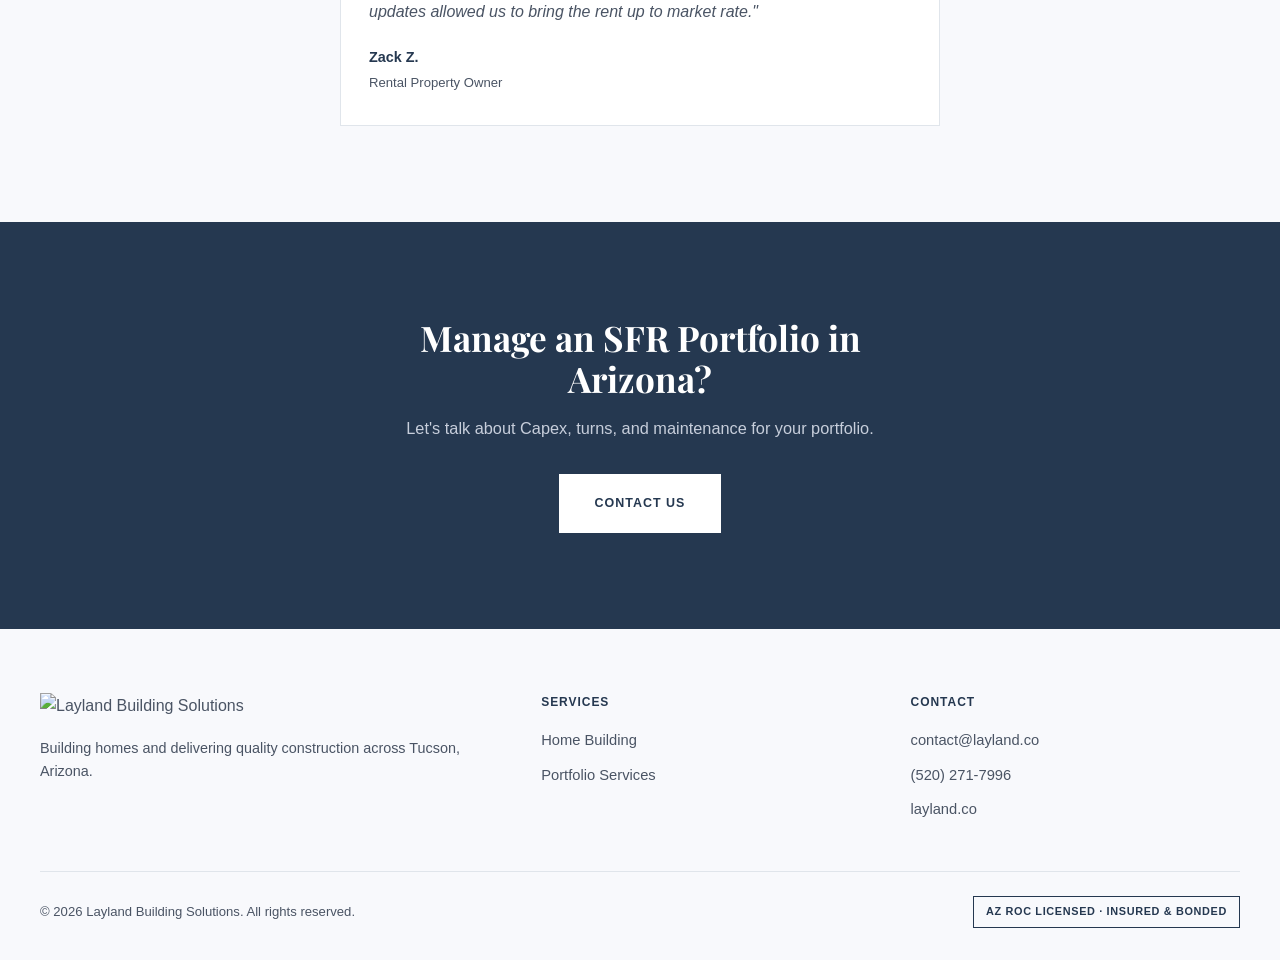
==== commit 07e9e5d7: "Lighten hero treatment + copy refinements per Andrew's feedback - Hero images: replaced the heavy fl" ====
--- a/construction.html
+++ b/construction.html
@@ -2,6 +2,9 @@
 <html lang="en">
 <head>
 <meta charset="UTF-8">
+<meta http-equiv="Cache-Control" content="no-cache, no-store, must-revalidate">
+<meta http-equiv="Pragma" content="no-cache">
+<meta http-equiv="Expires" content="0">
 <meta name="viewport" content="width=device-width, initial-scale=1.0">
 <title>SFR Portfolio Services | Layland Building Solutions</title>
 <meta name="description" content="Capex improvements, unit turns, and maintenance programs for single-family rental portfolios — Layland Building Solutions, Tucson, Arizona.">
@@ -86,7 +89,7 @@
 <header class="hero" id="top">
   <div class="hero__inner">
     <div class="eyebrow">Layland Building Solutions &middot; Tucson, AZ</div>
-    <h1>SFR Portfolio Services.</h1>
+    <h1>SFR Portfolio Services</h1>
     <p class="lead">Capex improvements, unit turns, and maintenance programs for single-family rental portfolios — built to keep occupancy up and turn times down.</p>
     <div class="cta-row">
       <a href="#contact" class="btn btn--navy">Inquire About Portfolio Services</a>
--- a/assets/css/styles.css
+++ b/assets/css/styles.css
@@ -297,6 +297,12 @@
   .testi-grid { grid-template-columns: 1fr; }
 }
 
+/* Two-column variants (used for lot cards / paired testimonials) */
+.card-grid--2col, .testi-grid--2col { grid-template-columns: repeat(2, 1fr); }
+@media (max-width: 900px) {
+  .card-grid--2col, .testi-grid--2col { grid-template-columns: 1fr; }
+}
+
 /* =========== Utility =========== */
 .grid-2 { display: grid; grid-template-columns: 1fr 1fr; gap: 56px; align-items: center; }
 @media (max-width: 900px) {
